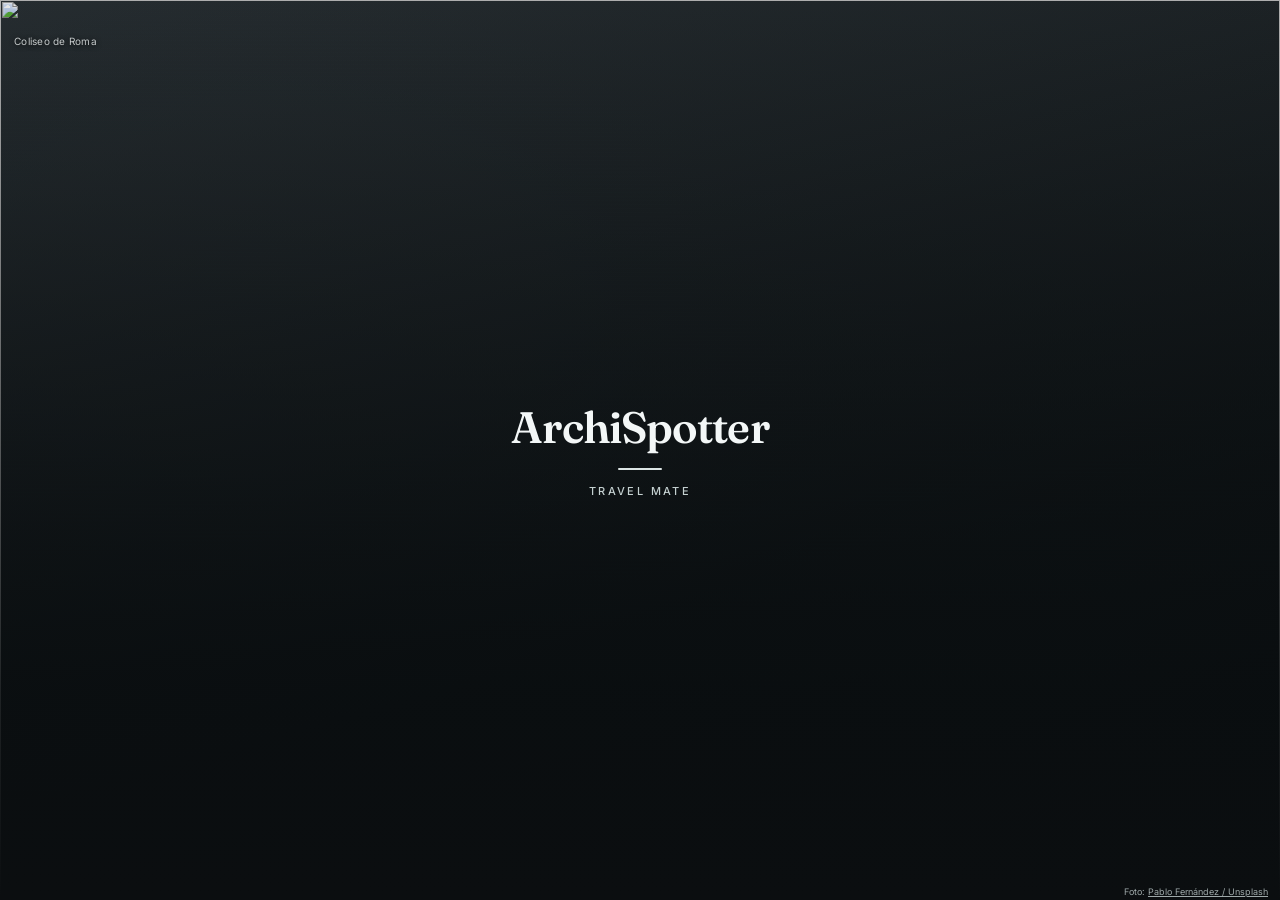
==== preview/index.html @ 148b1750 "Refresh map and language synchronization scripts" ====
<!DOCTYPE html>
<html lang="es">
<head>
  <meta charset="utf-8" />
  <meta name="viewport" content="width=device-width, initial-scale=1, maximum-scale=1, user-scalable=no, viewport-fit=cover" />
  <meta name="apple-mobile-web-app-capable" content="yes" />
  <meta name="apple-mobile-web-app-status-bar-style" content="black-translucent" />
  <meta name="mobile-web-app-capable" content="yes" />
  <meta name="theme-color" content="#101517" />
  <link rel="apple-touch-icon" sizes="180x180" href="./apple-touch-icon.png?v=archispotter-new-1" />
  <link rel="icon" type="image/svg+xml" href="./archispotter-icon.svg?v=archispotter-new-1" />
  <link rel="manifest" href="./manifest.webmanifest?v=archispotter-new-1" />
  <meta name="apple-mobile-web-app-title" content="ArchiSpotter Prueba" />
  <title>ArchiSpotter · Vista de prueba</title>
  <link rel="preconnect" href="https://fonts.googleapis.com" />
  <link rel="preconnect" href="https://fonts.gstatic.com" crossorigin />
  <link href="https://fonts.googleapis.com/css2?family=Fraunces:opsz,wght@9..144,500;9..144,600;9..144,700&family=Inter:wght@400;500;600&display=swap" rel="stylesheet" />
  <link rel="stylesheet" href="./assets/css/app.css?v=planner-cancel-1" />
  <link rel="stylesheet" href="https://unpkg.com/leaflet@1.9.4/dist/leaflet.css" />
  <link rel="stylesheet" href="./assets/css/map.css?v=travel-mate-map-1" />
  <link rel="stylesheet" href="./assets/css/gallery.css?v=mod3" />
  <link rel="stylesheet" href="./assets/css/saved.css?v=travel-mate-favorites-1" />

<style>
/* Experimental standalone viewport correction; inactive in Safari and normal launches. */
html.archi-viewport-test body{min-height:var(--archi-full-height);}
html.archi-viewport-test .screen,html.archi-viewport-test #backdrop{bottom:auto;height:var(--archi-full-height);}
</style>
<script>
(function(){
 function sync(){
 var root=document.documentElement,v=window.visualViewport,active=document.activeElement;
 var standalone=!!navigator.standalone||matchMedia('(display-mode: standalone)').matches;
 var keyboard=active&&(/^(INPUT|TEXTAREA|SELECT)$/.test(active.tagName)||active.isContentEditable);
 var gap=screen.height-innerHeight;
 var affected=standalone&&matchMedia('(orientation: portrait)').matches&&!keyboard&&(!v||v.scale===1)&&gap>=60&&gap<=64&&Math.abs(root.clientHeight-innerHeight)<2;
 root.classList.toggle('archi-viewport-test',affected);
 if(affected)root.style.setProperty('--archi-full-height',screen.height+'px');else root.style.removeProperty('--archi-full-height');
 }
 document.addEventListener('DOMContentLoaded',sync);window.addEventListener('pageshow',sync);window.addEventListener('resize',sync);document.addEventListener('visibilitychange',sync);document.addEventListener('focusin',sync);document.addEventListener('focusout',function(){requestAnimationFrame(sync);});if(window.visualViewport)visualViewport.addEventListener('resize',sync);
})();
</script>
<link rel="stylesheet" href="./assets/css/food-guide.css?v=6">
</head>
<body>
  <div id="backdrop" aria-hidden="true">
    <!-- Fotografía real de Unsplash; una sola capa compartida entre splash y acceso. -->
    <img
      id="bg-img"
      src="https://images.unsplash.com/photo-1763374046991-632df3a66127?auto=format&amp;fit=crop&amp;w=1400&amp;q=82"
      alt=""
      decoding="async"
      fetchpriority="high"
    />
    <div class="veil"></div>
  </div>

  <nav class="scene-picker" aria-label="Fotografía del Coliseo de Roma">
    <span class="scene-label">Coliseo de Roma</span>
  </nav>
  <div class="scene-credit" id="scene-credit">Foto: <a href="https://unsplash.com/photos/close-up-of-the-ancient-roman-colosseum-arches-M32BbLBXGuc" target="_blank" rel="noopener noreferrer">Pablo Fernández / Unsplash</a></div>

  <section id="splash" class="screen is-active" aria-label="Splash">
    <h1 class="mark">ArchiSpotter</h1>
    <div class="line" aria-hidden="true"></div>
    <p class="tag">TRAVEL MATE</p>
  </section>

  <section id="auth" class="screen" aria-label="Acceso">
    <div class="brand">
      <h1>ArchiSpotter</h1>
      <div class="line" aria-hidden="true"></div>
      <p class="tag">TRAVEL MATE</p>
    </div>

    <form class="panel" id="auth-form" autocomplete="on">
      <label class="field">
        <svg viewBox="0 0 24 24" aria-hidden="true"><circle cx="12" cy="8" r="3.5"/><path d="M5 19c1.5-3.2 4-5 7-5s5.5 1.8 7 5"/></svg>
        <input id="user" name="username" type="text" aria-label="Usuario" placeholder="Usuario" required minlength="3" autocomplete="username" />
      </label>

      <label class="field">
        <svg viewBox="0 0 24 24" aria-hidden="true"><rect x="5" y="11" width="14" height="10" rx="2"/><path d="M8 11V8a4 4 0 0 1 8 0v3"/></svg>
        <input id="pass" name="password" type="password" aria-label="Contraseña" placeholder="Contraseña" required minlength="6" autocomplete="current-password" />
      </label>

      <button type="submit" class="btn btn-primary" id="submit-btn">Registrarse o Iniciar sesión</button>
      <p id="auth-error" class="auth-error" role="alert" aria-live="polite"></p>
    </form>
  </section>

  <section id="home" class="screen" aria-label="ArchiSpotter">
    <header class="app-heading"><h1>ArchiSpotter</h1><span data-i18n="tagline">TRAVEL MATE</span></header>
    <main class="app-content">
      <div class="app-view" id="view-explore">
        <div id="country-overview">
          <div class="explore-hero" id="explore-hero" role="button" tabindex="0" aria-label="Ampliar fotografía del Coliseo">
            <img src="https://images.unsplash.com/photo-1763374046991-632df3a66127?auto=format&amp;fit=crop&amp;w=1100&amp;q=80" alt="" decoding="async" fetchpriority="high" />
            <div class="hero-copy"><span class="eyebrow" data-i18n="explore">Explorar</span><h2 data-i18n="discoverTitle">Descubre la arquitectura</h2></div>
          </div>
          <section class="travel-welcome" aria-label="Travel Mate">
  <div class="travel-search"><input id="travel-search" type="search" placeholder="Busca un país, ciudad o destino" aria-label="Busca un país, ciudad o destino"></div>
  <div class="travel-shortcuts">
    <button type="button" data-travel="plan"><svg aria-hidden="true" focusable="false" viewBox="0 0 24 24" width="30" height="30" fill="none" stroke="#626c43" stroke-width="1.65" stroke-linecap="round" stroke-linejoin="round" style="flex:none"><rect x="3" y="5" width="18" height="16" rx="2"/><path d="M16 3v4M8 3v4M3 10h18M8 14h2m4 0h2m-8 3h2m4 0h2"/></svg><b>Planear mi viaje</b></button>
    <button type="button" data-travel="food"><svg aria-hidden="true" focusable="false" viewBox="0 0 24 24" width="30" height="30" fill="none" stroke="#a84e30" stroke-width="1.65" stroke-linecap="round" stroke-linejoin="round" style="flex:none"><path d="M4 3v6a3 3 0 0 0 6 0V3M7 3v18M20 3c-4 2-5 6-5 10h5M20 3v18"/></svg><b>Gastronomía</b></button>
    <button type="button" data-travel="history"><svg aria-hidden="true" focusable="false" viewBox="0 0 24 24" width="30" height="30" fill="none" stroke="#626c43" stroke-width="1.65" stroke-linecap="round" stroke-linejoin="round" style="flex:none"><path d="M12 7C9 4 5 4 2 5v15c4-1 7-1 10 2 3-3 6-3 10-2V5c-3-1-7-1-10 2Zm0 0v15"/></svg><b>Historia y patrimonio</b></button>
    <button type="button" data-travel="favorites"><svg aria-hidden="true" focusable="false" viewBox="0 0 24 24" width="30" height="30" fill="none" stroke="#a84e30" stroke-width="1.65" stroke-linecap="round" stroke-linejoin="round" style="flex:none"><path d="M20.8 8.6c0 4.2-8.8 10.1-8.8 10.1S3.2 12.8 3.2 8.6a4.6 4.6 0 0 1 8.8-1.8 4.6 4.6 0 0 1 8.8 1.8Z"/></svg><b>Mis favoritos</b></button>
  </div>
  <div id="travel-preview" hidden><h3 id="travel-preview-title"></h3><div id="travel-preview-body"></div><button type="button" id="travel-preview-close">Cerrar</button></div>
  <h2 id="travel-destinations-title">Destinos para inspirarte</h2><div id="travel-destinations" class="travel-destinations"></div>
</section>
          <h2 class="countries-heading" data-i18n="countriesTitle">Países</h2>
          <div class="countries-grid">
          <button class="country-card" type="button" data-country="it" aria-label="Italia"><img src="https://images.unsplash.com/photo-1598258500419-5d7895465a20?auto=format&amp;fit=crop&amp;w=1100&amp;q=85" alt="" loading="lazy" decoding="async" /><span data-country-label="it">Italia</span></button>
          <button class="country-card" type="button" data-country="es" aria-label="España"><img src="https://images.unsplash.com/photo-1539037116277-4db20889f2d4?auto=format&amp;fit=crop&amp;w=700&amp;q=80" alt="" loading="lazy" decoding="async" /><span data-country-label="es">España</span></button>
          <button class="country-card" type="button" data-country="fr" aria-label="Francia"><img src="https://images.unsplash.com/photo-1566127444979-b3d2b654e3d7?auto=format&amp;fit=crop&amp;w=1100&amp;q=85" alt="" loading="lazy" decoding="async" /><span data-country-label="fr">Francia</span></button>
          <button class="country-card" type="button" data-country="gr" aria-label="Grecia"><img src="https://plus.unsplash.com/premium_photo-1661964068107-6d7f6f4fea51?auto=format&amp;fit=crop&amp;w=1100&amp;q=85" alt="" loading="lazy" decoding="async" /><span data-country-label="gr">Grecia</span></button>
          <button class="country-card" type="button" data-country="gb" aria-label="Reino Unido"><img src="https://images.unsplash.com/photo-1526129318478-62ed807ebdf9?auto=format&amp;fit=crop&amp;w=1100&amp;q=85" alt="" loading="lazy" decoding="async" /><span data-country-label="gb">Reino Unido</span></button>
          <button class="country-card" type="button" data-country="de" aria-label="Alemania"><img src="https://plus.unsplash.com/premium_photo-1688147583826-1c169e82c57f?auto=format&amp;fit=crop&amp;w=1100&amp;q=85" alt="" loading="lazy" decoding="async" /><span data-country-label="de">Alemania</span></button>
          <button class="country-card" type="button" data-country="ch" aria-label="Suiza"><img src="https://images.unsplash.com/photo-1545161296-d9c2c241f2ad?auto=format&amp;fit=crop&amp;w=987&amp;q=80" alt="" loading="lazy" decoding="async" /><span data-country-label="ch">Suiza</span></button>
          <button class="country-card" type="button" data-country="pt" aria-label="Portugal"><img src="https://images.unsplash.com/photo-1769446219841-b16d902ad0fc?auto=format&amp;fit=crop&amp;w=1100&amp;q=85" alt="" loading="lazy" decoding="async" /><span data-country-label="pt">Portugal</span></button>
          <button class="country-card" type="button" data-country="ar" aria-label="Argentina"><img src="https://images.unsplash.com/photo-1530088018346-02bcdeb1085a?auto=format&amp;fit=crop&amp;w=1100&amp;q=85" alt="" loading="lazy" decoding="async" /><span data-country-label="ar">Argentina</span></button>
          </div>
        </div>
        <div id="country-detail" hidden>
          <button type="button" class="country-back" id="country-back" data-i18n="backCountries">← Volver a países</button>
          <div class="country-cover"><img class="country-detail-photo" id="country-detail-photo" alt="" /><h2 class="country-cover-title" id="country-detail-name"></h2></div>
          <p class="country-intro" data-i18n="countryIntro">Explora ciudades y descubre su arquitectura a través de imágenes.</p>
          <div id="country-cities"></div>
        </div>
        <div id="city-detail" hidden>
          <button type="button" class="city-back" id="city-back" data-i18n="backCountry">← Volver al país</button>
          <div class="city-cover"><img id="city-detail-photo" alt="" /><h2 id="city-detail-name"></h2></div>
          <section class="city-guide"><div class="city-guide-kicker">ARCHISPOTTER · CITY STORIES</div><h2 id="city-guide-heading"></h2><p id="city-guide-description"></p><button id="city-guide-audio" type="button" class="city-guide-audio"></button><h3 id="city-curiosities-heading"></h3><ul id="city-curiosities"></ul></section><section id="city-food" class="city-food" hidden><h2 id="city-food-title"></h2><div id="city-food-list"></div></section>
        </div>
        <div id="monument-detail" hidden>
          <button type="button" class="monument-back" id="monument-back" data-i18n="backCity">← Volver a la ciudad</button>
          <div class="monument-cover">
            <div class="monument-cover-photo" id="monument-photo-trigger" role="button" tabindex="0" aria-label="Ampliar fotografía"><img id="monument-photo" alt="" /><span class="monument-zoom-indicator" aria-hidden="true">⤢</span></div>
            <div class="monument-cover-info">
              <span class="eyebrow" id="monument-location"></span>
              <h2 id="monument-name"></h2>
              <div class="monument-meta" id="monument-meta"></div>
            </div>
          </div>
          <div id="monument-photo-choices" class="monument-photo-choices" hidden></div>
          <p id="monument-photo-credit" hidden style="font-size:11px;opacity:.7;margin:5px 16px 8px"></p>
          
          <div class="monument-actions">
            <button type="button" class="audio-action" disabled data-i18n="audioPending">Audioguía · próximamente</button>
            <button type="button" id="monument-favorite" aria-pressed="false" data-i18n="favoriteAction">♡ Favorito</button>
            <button type="button" id="monument-trip" aria-pressed="false" data-i18n="tripAction">＋ Mi viaje</button>
          </div>
          <a id="monument-official-site" class="monument-official-link" href="#" hidden>↗ <span id="monument-official-label">Sitio oficial / información institucional</span></a>
          <div class="monument-story">
            <h3 id="monument-story-heading" data-i18n="monumentStoryTitle">Una historia por descubrir</h3>
            <p id="monument-story-text"></p>
          </div>
          <section class="monument-editorial" id="monument-editorial" hidden><h3 id="monument-curiosity-title"></h3><p id="monument-curiosity-text"></p><h3 id="monument-architecture-title"></h3><ul id="monument-architecture-list"></ul></section>
        </div>
      </div>
      <div class="app-view" id="view-map" hidden><span class="eyebrow">CARTO Voyager · OpenStreetMap</span><h2 class="map-title">Mapa arquitectónico</h2><p class="map-note">Explorá los monumentos en el mapa interactivo.</p><div class="map-search-wrap"><input id="map-search" type="search" autocomplete="off" placeholder="Buscar monumento o ciudad…" aria-label="Buscar monumento o ciudad" aria-controls="map-search-results"><div id="map-search-results" class="map-search-results" role="listbox" hidden></div></div><div class="map-toolbar"><button id="map-locate" class="map-locate" type="button">◎ Mi ubicación</button><span id="map-location-status" class="map-location-status" role="status"></span></div><div id="archi-map" role="region" aria-label="Mapa de monumentos de ArchiSpotter"></div><p id="map-status" class="map-status" role="status"></p></div>
      <div class="app-view" id="view-trip" hidden>
        <span class="eyebrow" data-i18n="trip">Mi viaje</span><h2 data-i18n="tripTitle">Mis rutas</h2>
        <div id="saved-trip" class="saved-list"></div>
      </div>
      <div class="app-view" id="view-favorites" hidden>
        <span class="eyebrow" data-i18n="favorites">Favoritos</span><h2 data-i18n="favoritesTitle">Mis favoritos</h2>
        <div id="saved-favorites" class="saved-list"></div>
      </div>
      <div class="app-view" id="view-settings" hidden>
        <span class="eyebrow" data-i18n="settings">Configuración</span><h2 data-i18n="preferences">Preferencias</h2>
        <div class="app-panel"><h3 data-i18n="language">Idioma</h3><div class="lang-choices" role="group" aria-label="Idioma">
          <button type="button" data-lang="es">ES</button><button type="button" data-lang="en">EN</button><button type="button" data-lang="it">IT</button>
        </div><p id="welcome-user"></p></div>
        <button type="button" class="btn btn-secondary" id="logout-btn" data-i18n="logout" style="width:100%">Cerrar sesión</button>
      </div>
    </main>
    <nav class="app-nav" aria-label="Navegación principal">
      <button type="button" data-tab="explore" aria-selected="true"><svg class="nav-icon" viewBox="0 0 24 24" width="22" height="22" fill="none" stroke="currentColor" stroke-width="1.8" stroke-linecap="round" stroke-linejoin="round" aria-hidden="true" focusable="false"><circle cx="12" cy="12" r="9"/><path d="m15.7 8.3-2.3 5.1-5.1 2.3 2.3-5.1 5.1-2.3Z"/></svg><span class="nav-label" data-i18n="explore">Explorar</span></button>
      <button type="button" data-tab="map" aria-selected="false"><svg class="nav-icon" viewBox="0 0 24 24" width="22" height="22" fill="none" stroke="currentColor" stroke-width="1.8" stroke-linecap="round" stroke-linejoin="round" aria-hidden="true" focusable="false"><path d="m3 6 6-3 6 3 6-3v15l-6 3-6-3-6 3V6Z"/><path d="M9 3v15M15 6v15"/></svg><span class="nav-label">Mapa</span></button>
      <button type="button" data-tab="trip" aria-selected="false"><svg class="nav-icon" viewBox="0 0 24 24" width="22" height="22" fill="none" stroke="currentColor" stroke-width="1.8" stroke-linecap="round" stroke-linejoin="round" aria-hidden="true" focusable="false"><rect x="4" y="7" width="16" height="14" rx="2"/><path d="M9 7V5a2 2 0 0 1 2-2h2a2 2 0 0 1 2 2v2M4 12h16M10 12v2h4v-2"/></svg><span class="nav-label" data-i18n="trip">Mi viaje</span></button>
      <button type="button" data-tab="favorites" aria-selected="false"><svg class="nav-icon" viewBox="0 0 24 24" width="22" height="22" fill="none" stroke="currentColor" stroke-width="1.8" stroke-linecap="round" stroke-linejoin="round" aria-hidden="true" focusable="false"><path d="M20.8 8.6c0 4.2-8.8 10.1-8.8 10.1S3.2 12.8 3.2 8.6a4.6 4.6 0 0 1 8.8-1.8 4.6 4.6 0 0 1 8.8 1.8Z"/></svg><span class="nav-label" data-i18n="favorites">Favoritos</span></button>
      <button type="button" data-tab="settings" aria-selected="false"><svg class="nav-icon" viewBox="0 0 24 24" width="22" height="22" fill="none" stroke="currentColor" stroke-width="1.8" stroke-linecap="round" stroke-linejoin="round" aria-hidden="true" focusable="false"><circle cx="12" cy="12" r="3"/><path d="M19.4 15a1.7 1.7 0 0 0 .34 1.88l.06.06-2 2-.06-.06a1.7 1.7 0 0 0-1.88-.34 1.7 1.7 0 0 0-1.04 1.57V21h-2.8v-.09A1.7 1.7 0 0 0 11 19.34a1.7 1.7 0 0 0-1.88.34l-.06.06-2-2 .06-.06A1.7 1.7 0 0 0 7.46 15a1.7 1.7 0 0 0-1.57-1.04H5.8v-2.8h.09A1.7 1.7 0 0 0 7.46 10a1.7 1.7 0 0 0-.34-1.88l-.06-.06 2-2 .06.06A1.7 1.7 0 0 0 11 6.46a1.7 1.7 0 0 0 1.04-1.57V4.8h2.8v.09A1.7 1.7 0 0 0 15.88 6.46a1.7 1.7 0 0 0 1.88-.34l.06-.06 2 2-.06.06A1.7 1.7 0 0 0 19.42 10a1.7 1.7 0 0 0 1.57 1.04h.09v2.8h-.09A1.7 1.7 0 0 0 19.4 15Z"/></svg><span class="nav-label" data-i18n="settings">Ajustes</span></button>
    </nav>
  </section>

  <div class="photo-viewer" id="photo-viewer" role="dialog" aria-modal="true" aria-label="Fotografía del Coliseo" hidden>
    <img class="photo-viewer-image" id="photo-viewer-image" alt="Coliseo de Roma" draggable="false" />
    <button type="button" class="photo-viewer-close" id="photo-viewer-close" aria-label="Cerrar imagen">×</button>
    <div class="photo-viewer-hint" id="photo-viewer-hint">Pellizca para ampliar · Arrastra para explorar</div>
  </div>

  <div class="toast" id="toast" role="status"></div>

  <script src="https://unpkg.com/leaflet@1.9.4/dist/leaflet.js" defer></script>
  <script src="./assets/data/translations.js?v=mod2" defer></script>
  <script src="./assets/data/countries.js?v=switzerland-1" defer></script>
  <script src="./assets/data/cities.js?v=three-monuments-1" defer></script>
  <script src="./assets/data/photo-pairs.js?v=pexels-gallery-27-20261123" defer></script>
  <script src="./assets/js/photos.js?v=gallery-variable-count-20261123" defer></script>
  <script src="./assets/data/city-food.js?v=stage24" defer></script>
  <script src="./assets/js/storage.js?v=stage5-shared-storage-1" defer></script>
  <script src="./assets/js/navigation.js?v=stage3-gesture-cleanup" defer></script>
  <script src="./assets/data/editorial.js?v=stage35-audited32-33" defer></script>
  <script src="./assets/js/monuments.js?v=travel-mate-audio-1" defer></script>
  <script src="./assets/data/restored-monuments.js?v=restored-3-1" defer></script>
  <script src="./assets/data/city-guides.js?v=histories-15-20261121" defer></script>
  <script src="./assets/data/veytaux-guide.js?v=veytaux-city-food-1" defer></script>
  <script src="./assets/js/explore.js?v=photo-catalog-102-2" defer></script>
  <script src="./assets/js/auth.js?v=mod7" defer></script>
  <script src="./assets/js/map.js?v=language-sync-1" defer></script>
  <script src="./assets/js/app.js?v=language-sync-1" defer></script>
  <script src="./assets/js/gallery.js?v=mod3" defer></script>
  <script src="./assets/js/saved.js?v=planner-saved-edit-1" defer></script>
  <script src="./assets/data/travel-climate.js?v=2"></script>
<script src="./assets/js/food-guide.js?v=10" defer></script>
<script src="./assets/js/travel-welcome.js?v=food-pilot-1" defer></script>
</body>
</html>
---- preview/assets/css/app.css ----
:root {
      --ink: #f3f7f7;
      --muted: #c4d0d0;
      --accent: #dce5e5;
      --accent-contrast: #101517;
      --field-bg: rgba(13,17,18,.78);
      --field-border: rgba(220,229,229,.62);
      --paper: #0b0e10;
    }

    * { box-sizing: border-box; -webkit-tap-highlight-color: transparent; }
    html {
      width: 100%;
      height: 100%;
      background: var(--paper);
    }
    body {
      margin: 0;
      padding: 0;
      width: 100%;
      min-height: 100dvh;
      overflow: hidden;
      font-family: Inter, system-ui, -apple-system, sans-serif;
      color: var(--ink);
      background: var(--paper);
    }

    /* Fondo full-bleed: color + textura CSS (siempre visible) + foto opcional */
    #backdrop {
      position: fixed;
      top: 0;
      left: 0;
      width: 100%;
      width: 100vw;
      bottom: 0;
      z-index: 0;
      pointer-events: none;
      overflow: hidden;
      background:
        linear-gradient(165deg, #293034 0%, #101517 65%, #0b1012 100%);
    }
    /* Textura sutil tipo piedra/papel sin depender de red */
    #backdrop::before {
      content: "";
      position: absolute;
      inset: 0;
      opacity: 0.16;
      background-image:
        radial-gradient(ellipse at 20% 30%, rgba(120,135,140,.12) 0%, transparent 50%),
        radial-gradient(ellipse at 80% 70%, rgba(90,110,115,.10) 0%, transparent 45%),
        repeating-linear-gradient(
          0deg,
          transparent,
          transparent 3px,
          rgba(80,100,110,.03) 3px,
          rgba(80,100,110,.03) 4px
        );
    }
    #backdrop img {
      position: absolute;
      inset: 0;
      width: 100%;
      height: 100%;
      object-fit: cover;
      object-position: center center;
      display: block;
      opacity: 1;
      transition: none;
    }
    #backdrop img.is-ready { opacity: 1; }
    #backdrop .veil {
      position: absolute;
      inset: 0;
      background: linear-gradient(to bottom, rgba(9,13,15,.43) 0%, rgba(9,13,15,.56) 42%, rgba(9,13,15,.88) 77%, rgb(11,14,16) 100%);
    }
    .scene-picker { position:fixed;top:calc(env(safe-area-inset-top, 0px) + 12px);left:50%;transform:translateX(-50%);z-index:10;display:flex;gap:6px;padding:5px;border:1px solid rgba(220,229,229,.38);border-radius:999px;background:rgba(9,13,15,.75); }
    .scene-picker .scene-label { color:#f3f7f7;padding:8px 11px;font:600 12px Inter,system-ui,sans-serif;white-space:nowrap; }
    body.is-in-app .scene-picker, body.is-in-app .scene-credit { display:none; }
    /* Dentro de la app el fondo es #101517: el lienzo bajo la pantalla debe coincidir. */
    html.is-in-app, html.is-in-app body { background: #101517; }
    .scene-credit { position:fixed;bottom:calc(env(safe-area-inset-bottom, 0px) + 5px);right:12px;z-index:9;font:400 10px Inter,system-ui,sans-serif;color:#c4d0d0;opacity:.8; }
    .scene-credit a { color:inherit; }
    @media (prefers-reduced-motion: reduce) { .screen,#backdrop img { transition:none; } }

    .screen {
      position: fixed;
      top: 0;
      left: 0;
      width: 100%;
      bottom: 0;
      z-index: 2;
      display: flex;
      flex-direction: column;
      padding:
        max(28px, calc(env(safe-area-inset-top, 0px) + 12px))
        24px
        max(28px, calc(env(safe-area-inset-bottom, 0px) + 12px))
        24px;
      opacity: 0;
      visibility: hidden;
      pointer-events: none;
      /* Saliente: se desvanece primero y solo después pasa a hidden. */
      transition: opacity .3s ease, visibility 0s linear .3s;
    }
    .screen.is-active {
      opacity: 1;
      visibility: visible;
      pointer-events: auto;
      /* Entrante: espera a que la saliente casi haya desaparecido (sin doble logo). */
      transition: opacity .4s ease .22s, visibility 0s linear 0s;
    }
    @media (prefers-reduced-motion: reduce) {
      .screen, .screen.is-active, #auth .btn-primary, #auth.is-active .btn-primary { transition: none; }
    }

    /* Splash */
    #splash {
      align-items: center;
      justify-content: center;
      text-align: center;
    }
    #splash .mark {
      font-family: Fraunces, Georgia, "Times New Roman", serif;
      font-size: clamp(2.1rem, 9vw, 2.75rem);
      font-weight: 600;
      letter-spacing: -0.02em;
      color: var(--ink);
      margin: 0;
      line-height: 1.15;
    }
    #splash .line {
      width: 44px;
      height: 2px;
      background: var(--accent);
      margin: 16px auto 14px;
      border-radius: 2px;
    }
    #splash .tag {
      font-family: Inter, sans-serif;
      font-size: 11px;
      font-weight: 500;
      letter-spacing: 0.22em;
      text-transform: uppercase;
      color: var(--muted);
      margin: 0;
    }

    /* Auth */
    #auth { justify-content: flex-end; }
    #auth .brand {
      text-align: center;
      margin-bottom: auto;
      padding-top: max(4vh, 8px);
    }
    #auth .brand h1 {
      font-family: Fraunces, Georgia, serif;
      font-size: clamp(2rem, 8vw, 2.5rem);
      font-weight: 600;
      letter-spacing: -0.02em;
      margin: 0;
      color: var(--ink);
      line-height: 1.15;
    }
    #auth .brand .line {
      width: 40px;
      height: 2px;
      background: var(--accent);
      margin: 14px auto 12px;
      border-radius: 2px;
    }
    #auth .brand .tag {
      font-size: 10px;
      font-weight: 500;
      letter-spacing: 0.22em;
      text-transform: uppercase;
      color: var(--muted);
      margin: 0;
    }

    .panel {
      width: 100%;
      max-width: 400px;
      margin: 0 auto;
      display: flex;
      flex-direction: column;
      gap: 12px;
    }
.field {
      display: flex;
      align-items: center;
      gap: 10px;
      min-height: 52px;
      padding: 0 14px;
      background: var(--field-bg);
      border: 1px solid var(--field-border);
      border-radius: 12px;
      box-shadow: 0 1px 2px rgba(26,26,26,.04);
    }
    .field:focus-within {
      border-color: var(--accent);
      box-shadow: 0 0 0 3px rgba(47,93,80,.18);
    }
    .field svg {
      flex: none;
      width: 20px;
      height: 20px;
      stroke: var(--muted);
      fill: none;
      stroke-width: 1.6;
    }
    .field input {
      flex: 1;
      border: 0;
      outline: 0;
      background: transparent;
      font-size: 16px;
      color: var(--ink);
      padding: 12px 0;
      font-family: Inter, sans-serif;
    }
    .field input::placeholder { color: #8a857c; }

    .btn {
      display: flex;
      align-items: center;
      justify-content: center;
      min-height: 52px;
      border-radius: 12px;
      font-size: 16px;
      font-weight: 600;
      font-family: Inter, sans-serif;
      border: 0;
      cursor: pointer;
    }
    .btn:active { opacity: 0.9; transform: scale(0.985); }
    .btn-primary {
      background: var(--accent);
      color: var(--accent-contrast);
      margin-top: 4px;
    }
    /* Evita el bloque gris aislado durante el fundido: el botón entra oscuro
       (como los campos) y se ilumina cuando la pantalla ya es opaca. */
    #auth .btn-primary {
      background: var(--field-bg);
      color: var(--ink);
      transition: none;
    }
    #auth.is-active .btn-primary {
      background: var(--accent);
      color: var(--accent-contrast);
      transition: background-color .3s ease .62s, color .3s ease .62s;
    }
    .btn-secondary {
      background: rgba(13,17,18,.65);
      color: var(--ink);
      border: 1.5px solid var(--field-border);
    }
.auth-error { min-height: 1.2em; margin: 0; color: #ffb6b6; font: 500 12px Inter, sans-serif; text-align: center; }
    .auth-error:empty { display: none; }
    .session-actions { margin-top: auto; width: 100%; max-width: 400px; align-self: center; }
    #home { align-items: center; text-align: center; justify-content: center; }
    #home .mark { font: 600 clamp(2.1rem, 9vw, 2.75rem)/1.15 Fraunces, Georgia, serif; margin: 0 0 14px; }
    #home .tag { font: 500 12px Inter, sans-serif; letter-spacing: .12em; color: var(--muted); }
    .btn:disabled { opacity: .55; cursor: wait; }
    /* New app shell: independent from the archived interface. */
    #home { justify-content: flex-start; padding: max(32px, calc(env(safe-area-inset-top, 0px) + 18px)) 20px max(86px, calc(env(safe-area-inset-bottom, 0px) + 72px)); background: #101517; text-align: left; overflow: hidden; }
    #home .app-heading { flex: none; width: 100%; display: flex; justify-content: space-between; align-items: baseline; padding: 4px 2px 20px; }
    #home .app-heading h1 { font: 600 28px/1.2 Fraunces, Georgia, serif; margin: 0; }
    #home .app-heading span { font: 500 10px Inter, sans-serif; letter-spacing: .13em; color: var(--muted); text-transform: uppercase; }
    #home .app-content { flex: 1; width: 100%; min-height: 0; overflow-y: auto; overscroll-behavior: contain; text-align: left; }
    .app-view[hidden] { display: none !important; }
    .app-view h2 { font: 600 29px/1.2 Fraunces, Georgia, serif; margin: 16px 0 14px; }
    .app-view p { font: 400 14px/1.65 Inter, sans-serif; color: var(--muted); margin: 0 0 20px; }
    .app-view .eyebrow { text-transform: uppercase; letter-spacing: .17em; font: 600 10px Inter, sans-serif; color: #b5c2c3; }
    .app-panel { border: 1px solid rgba(220,229,229,.19); border-radius: 16px; background: #1b2427; padding: 18px; margin-bottom: 12px; }
    .app-panel h3 { font: 600 20px Fraunces, Georgia, serif; margin: 0 0 8px; }
    .app-panel p { margin: 0; }
    .app-nav { position: absolute; bottom: 0; left: 0; right: 0; display: grid; grid-template-columns: repeat(5, minmax(0, 1fr)); gap: 2px; padding: 10px 8px max(14px, calc(env(safe-area-inset-bottom, 0px) + 8px)); border-top: 1px solid rgba(220,229,229,.17); background: #101517; }
    .app-nav button { border: 0; background: none; color: #9faeb1; padding: 7px 2px 8px; font: 500 10px Inter, sans-serif; border-radius: 10px; cursor: pointer; display: flex; flex-direction: column; align-items: center; justify-content: center; gap: 4px; min-width: 0; min-height: 49px; }
.app-nav .nav-icon { width: 21px; height: 21px; flex: none; display: block; }
.app-nav .nav-label { display: block; max-width: 100%; white-space: nowrap; overflow: hidden; text-overflow: ellipsis; line-height: 1.2; }
.app-nav button:focus-visible { outline: 2px solid #dce5e5; outline-offset: -2px; }
    .app-nav button[aria-selected="true"] { background: #dce5e5; color: #101517; }
    .lang-choices { display: flex; gap: 8px; margin: 12px 0 20px; }
    .lang-choices button { flex: 1; min-height: 42px; border: 1px solid rgba(220,229,229,.3); border-radius: 10px; background: transparent; color: var(--ink); font: 600 13px Inter, sans-serif; }
    .lang-choices button[aria-pressed="true"] { background: var(--accent); color: var(--accent-contrast); }
    /* Explorar: portada fotográfica y cuadrícula editorial de países. */
    #view-explore .explore-hero { position:relative; min-height:220px; border-radius:18px; overflow:hidden; margin:0 0 24px; background:#253034; isolation:isolate; }
    #view-explore .explore-hero img { position:absolute; inset:0; width:100%; height:100%; object-fit:cover; object-position:center 44%; }
    #view-explore .explore-hero::after { content:""; position:absolute; inset:0; background:linear-gradient(180deg,rgba(8,12,14,.08),rgba(8,12,14,.18) 30%,rgba(8,12,14,.86)); }
    #view-explore .hero-copy { position:absolute; z-index:1; bottom:20px; left:20px; right:20px; }
    #view-explore .hero-copy .eyebrow { color:#e4e9e8; }
    #view-explore .hero-copy h2 { margin:8px 0 0; font:600 clamp(27px,7vw,36px)/1.08 Fraunces,Georgia,serif; color:#fff; }
    #view-explore .countries-heading { margin:0 0 15px; font:600 25px/1.2 Fraunces,Georgia,serif; }
    .countries-grid { display:grid; grid-template-columns:repeat(2,minmax(0,1fr)); gap:13px; padding-bottom:24px; }
    .country-card { position:relative; border:0; border-radius:15px; padding:0; min-width:0; aspect-ratio: .81; overflow:hidden; background:#263033; text-align:left; color:#fff; cursor:pointer; isolation:isolate; }
    .country-card img { width:100%; height:100%; display:block; object-fit:cover; transition:transform .3s ease; }
    .country-card::after { content:""; position:absolute; inset:0; background:linear-gradient(180deg,transparent 35%,rgba(5,9,10,.8)); }
    .country-card span { position:absolute; z-index:1; left:14px; bottom:15px; right:10px; font:600 22px/1.1 Fraunces,Georgia,serif; }
    .country-card:focus-visible { outline:3px solid var(--accent); outline-offset:3px; }
    .country-card:active img { transform:scale(1.025); }
    #country-detail[hidden], #country-overview[hidden] { display:none!important; }
    .country-back { border:0; background:transparent; color:var(--ink); padding:8px 0 16px; font:500 14px Inter,sans-serif; }
    .country-detail-photo { width:100%; aspect-ratio:1.5; border-radius:16px; object-fit:cover; }
    @media (min-width:700px) { .countries-grid { grid-template-columns:repeat(3,minmax(0,1fr)); } #view-explore .explore-hero { min-height:270px; } }
    /* País: portada editorial, ciudades y monumentos destacados. */
    #country-detail .country-cover { position:relative; overflow:hidden; border-radius:18px; height:245px; background:#263033; isolation:isolate; }
    #country-detail .country-detail-photo { width:100%; height:100%; aspect-ratio:auto; object-fit:cover; display:block; }
    #country-detail .country-cover::after { content:""; position:absolute; inset:0; background:linear-gradient(180deg,transparent 28%,rgba(5,9,10,.83)); pointer-events:none; }
    #country-detail .country-cover-title { position:absolute; z-index:1; bottom:19px; left:20px; right:16px; margin:0; font:600 37px/1.1 Fraunces,Georgia,serif; color:white; }
    #country-detail .country-intro { font:400 14px/1.7 Inter,sans-serif; color:var(--muted); margin:18px 0 25px; }
    #country-detail .city-section { margin:0 0 30px; }
    #country-detail .city-heading { display:flex; align-items:baseline; justify-content:space-between; margin:0 0 13px; gap:10px; }
    #country-detail .city-heading h3 { font:600 27px/1.2 Fraunces,Georgia,serif; margin:0; }
    #country-detail .city-photo { display:block; width:100%; aspect-ratio:1.9; object-fit:cover; border-radius:15px; margin-bottom:13px; }
    #country-detail .landmarks-row { display:grid; grid-template-columns:repeat(2,minmax(0,1fr)); gap:13px; }
    #country-detail .landmark-card { min-width:0; }
    #country-detail .landmark-card img { display:block; width:100%; aspect-ratio:1.12; object-fit:cover; border-radius:12px; background:#263033; }
    #country-detail .landmark-card h4 { font:600 17px/1.28 Fraunces,Georgia,serif; margin:9px 0 0; }
    #country-detail .country-back { cursor:pointer; }
    /* Ciudad: galería arquitectónica independiente, con navegación de regreso. */
    #city-detail[hidden] { display:none!important; }
    #city-detail .city-back { border:0; background:transparent; color:var(--ink); padding:8px 0 16px; font:500 14px Inter,sans-serif; cursor:pointer; }
    #city-detail .city-cover { position:relative; overflow:hidden; border-radius:18px; height:225px; background:#263033; isolation:isolate; }
    #city-detail .city-cover img { width:100%; height:100%; object-fit:cover; display:block; }
    #city-detail .city-cover::after { content:""; position:absolute; inset:0; background:linear-gradient(180deg,transparent 30%,rgba(5,9,10,.82)); pointer-events:none; }
    #city-detail .city-cover h2 { position:absolute; z-index:1; bottom:17px; left:19px; right:16px; margin:0; color:#fff; font:600 38px/1.1 Fraunces,Georgia,serif; }
    #city-detail .city-gallery-intro { font:400 14px/1.65 Inter,sans-serif; color:var(--muted); margin:18px 0 24px; }
    #city-detail .city-gallery-heading { font:600 25px/1.2 Fraunces,Georgia,serif; margin:0 0 17px; }
    #city-detail .city-gallery { display:grid; grid-template-columns:repeat(2,minmax(0,1fr)); gap:22px 13px; padding-bottom:30px; }
    #city-detail .city-gallery article { min-width:0; }
    #city-detail .city-gallery img { width:100%; aspect-ratio:3/4; object-fit:cover; border-radius:14px; display:block; background:#263033; }
    #city-detail .city-gallery h3 { font:600 19px/1.25 Fraunces,Georgia,serif; margin:10px 0 5px; }
    #city-detail .city-gallery p { font:400 11px/1.4 Inter,sans-serif; color:var(--muted); margin:0; }
    #country-detail .city-open { display:flex; justify-content:space-between; align-items:baseline; width:100%; padding:0; border:0; background:transparent; color:var(--ink); text-align:left; cursor:pointer; }
    #country-detail .city-open span { color:var(--muted); font:500 12px Inter,sans-serif; }
    #country-detail .city-open:focus-visible { outline:2px solid var(--accent); outline-offset:4px; }
    @media(min-width:700px) { #city-detail .city-gallery { grid-template-columns:repeat(3,minmax(0,1fr)); } }
    /* Ficha inmersiva: imagen primero, contenido editorial después. */
    #monument-detail[hidden] { display:none!important; }
    #monument-detail .monument-back { display:block; border:0; background:transparent; color:var(--ink); font:500 14px Inter,sans-serif; padding:8px 0 16px; cursor:pointer; }
    .monument-cover { overflow:hidden; border-radius:18px; background:#1b2427; }
    .monument-cover-photo { position:relative; height:auto; aspect-ratio:3/4; background:#263033; cursor:zoom-in; }
    .monument-cover-photo:focus-visible { outline:3px solid var(--accent); outline-offset:3px; }
    .monument-cover-photo img { width:100%; height:100%; display:block; object-fit:cover; }
    .monument-cover-photo .monument-zoom-indicator { position:absolute; right:14px; bottom:14px; width:36px; height:36px; display:grid; place-items:center; border-radius:50%; background:rgba(8,12,14,.7); color:white; font-size:23px; pointer-events:none; }
    .monument-cover-info { padding:20px 18px 22px; }
    .monument-cover-info .eyebrow { color:var(--muted); }
    .monument-cover-info h2 { margin:8px 0 10px; font:600 35px/1.12 Fraunces,Georgia,serif; }
    .monument-meta { color:var(--muted); font:400 12px/1.55 Inter,sans-serif; }
    .monument-actions { display:flex; gap:9px; align-items:center; justify-content:space-between; margin:18px 0 24px; }
    .monument-actions button { min-height:43px; border:1px solid rgba(220,229,229,.3); border-radius:12px; background:#1b2427; color:var(--ink); font:500 12px Inter,sans-serif; padding:9px 12px; cursor:pointer; }
    .monument-actions button[aria-pressed="true"] { background:var(--accent); color:var(--accent-contrast); }
    .monument-actions button:disabled { opacity:.55; cursor:default; }
    .monument-actions .audio-action { flex:1; text-align:left; }
    .monument-story h3 { font:600 26px/1.2 Fraunces,Georgia,serif; margin:0 0 12px; }
    .monument-story p { color:var(--muted); font:400 14px/1.75 Inter,sans-serif; margin:0 0 17px; }
    .monument-photo-notice { color:var(--muted); font:400 11px/1.5 Inter,sans-serif; margin:12px 0 0; }
    .toast {
      position: fixed;
      left: 50%;
      bottom: max(24px, calc(env(safe-area-inset-bottom, 0px) + 16px));
      transform: translateX(-50%) translateY(140%);
      background: #101517;
      color: #f3f7f7;
      border: 1px solid rgba(220,229,229,.45);
      padding: 11px 18px;
      border-radius: 999px;
      font-size: 13px;
      font-weight: 500;
      z-index: 30;
      /* Oculto de verdad cuando no hay mensaje: antes asomaba una cápsula vacía abajo. */
      opacity: 0;
      visibility: hidden;
      transition: transform .35s ease, opacity .35s ease, visibility 0s linear .35s;
      pointer-events: none;
      max-width: 90vw;
    }
    .toast.show { transform: translateX(-50%) translateY(0); opacity: 1; visibility: visible; transition-delay: 0s, 0s, 0s; }

/* Stage 16: quiet photo identification, and a dedicated footer lane for attribution. */
.scene-picker{top:calc(env(safe-area-inset-top,0px) + 9px);left:14px;transform:none;z-index:3;display:block;gap:0;padding:0;border:0;border-radius:0;background:none;pointer-events:none}
.scene-picker .scene-label{display:block;padding:0;color:rgba(243,247,247,.78);font:400 10px/1.4 Inter,system-ui,sans-serif;letter-spacing:.025em;text-shadow:0 1px 5px rgba(0,0,0,.8)}
.scene-credit{bottom:calc(env(safe-area-inset-bottom,0px) + 2px);right:12px;left:auto;z-index:9;font-size:9px;line-height:1.2;opacity:.8}
#auth{padding-bottom:max(58px,calc(env(safe-area-inset-bottom,0px) + 43px))}

/* Stage 17: image stays sharp behind the top status-bar area; avoid extra shading at the very top. */
#backdrop .veil{background:linear-gradient(to bottom,rgba(9,13,15,.10) 0%,rgba(9,13,15,.24) 18%,rgba(9,13,15,.56) 48%,rgba(9,13,15,.88) 77%,rgb(11,14,16) 100%)}

/* Stage 18: lower the photo caption below the iOS status-bar haze. */
.scene-picker{top:calc(env(safe-area-inset-top,0px) + 34px)}
.trip-map-actions{margin:0 0 5px}
.trip-map-actions button{width:100%;padding:13px 16px;border:1px solid rgba(220,229,229,.45);border-radius:12px;background:var(--accent);color:var(--accent-contrast);font:600 13px Inter,sans-serif;cursor:pointer}
#archi-map .archi-trip-number{background:transparent;border:0;box-shadow:none;color:white;font:700 11px Inter,sans-serif;padding:0;pointer-events:none}
#archi-map .archi-trip-number:before{display:none}

/* Stage 24: text-only local food in city details. */
.city-food{margin:28px 0 34px}.city-food>h2{font:600 24px Fraunces,Georgia,serif;margin:0 0 14px}.city-food-item{padding:13px 0;border-bottom:1px solid rgba(140,155,150,.25)}.city-food-item h3{font:600 16px Inter,sans-serif;margin:0 0 5px}.city-food-item p{font:13px/1.6 Inter,sans-serif;color:var(--muted);margin:0}

/* Stage 25: editorial sections, intentionally text-only. */
.monument-editorial{padding:0 20px 34px}.monument-editorial h3{font:600 21px Fraunces,Georgia,serif;margin:24px 0 12px}.monument-editorial p{font-size:14px;line-height:1.7;margin:0}.monument-editorial ul{margin:0;padding-left:21px}.monument-editorial li{font-size:14px;line-height:1.65;margin:0 0 10px}

/* Monument institutional source link */
#monument-official-site:not([hidden]){display:inline-flex;align-items:center;gap:8px;margin:12px 0 22px;padding:12px 16px;border:1px solid currentColor;border-radius:12px;color:var(--ink);font:600 13px/1.4 Inter,sans-serif;text-decoration:none;max-width:100%;}
#monument-official-site:focus-visible{outline:2px solid var(--accent);outline-offset:3px;}

/* Keep interactive swipe layers inside the content viewport. */
#home .app-content{position:relative;overflow-x:hidden;isolation:isolate;}
#view-explore{position:relative;min-width:0;}

.monument-photo-choices:not([hidden]){display:flex;justify-content:center;gap:10px;margin:10px 0 12px;}
.monument-photo-choice{width:38px;height:38px;border:1px solid var(--muted);border-radius:50%;background:transparent;color:var(--ink);font:600 14px Inter,sans-serif;cursor:pointer;}
.monument-photo-choice[aria-pressed="true"]{background:var(--ink);color:var(--paper);border-color:var(--ink);}

/* City stories: editorial card, native narration, and curiosities */
#city-detail .city-guide{margin:20px 0 10px;padding:24px 21px;border-radius:19px;background:var(--surface,#f7f5f0);color:var(--ink);border:1px solid rgba(120,130,120,.16)}
#city-detail .city-guide-kicker{font:600 10px/1.5 Inter,sans-serif;letter-spacing:.16em;color:var(--muted);margin-bottom:10px}
#city-detail .city-guide h2{font:600 27px/1.2 Fraunces,Georgia,serif;margin:0 0 15px}
#city-detail .city-guide p{font:400 15px/1.8 Inter,sans-serif;margin:0 0 20px;max-width:65ch}
#city-detail .city-guide-audio{width:100%;border:1px solid currentColor;background:transparent;color:var(--ink);border-radius:12px;padding:14px 16px;text-align:center;font:600 14px Inter,sans-serif;cursor:pointer}
#city-detail .city-guide h3{font:600 22px/1.3 Fraunces,Georgia,serif;margin:27px 0 12px}
#city-detail .city-guide ul{margin:0;padding-left:20px;font:400 14px/1.7 Inter,sans-serif}
#city-detail .city-guide li+li{margin-top:9px}
#country-detail .landmark-card:focus-visible{outline:2px solid var(--accent);outline-offset:4px;border-radius:12px}

/* City guide contrast correction: light editorial surface must never inherit dark-theme pale text. */
#city-detail .city-guide{background:#f7f5f0!important;color:#263235!important;border-color:#d9dcd6}
#city-detail .city-guide .city-guide-kicker{color:#526569!important}
#city-detail .city-guide h2,#city-detail .city-guide h3,#city-detail .city-guide p,#city-detail .city-guide li{color:#263235!important}
#city-detail .city-guide-audio{background:#263235!important;color:#fff!important;border-color:#263235!important}
#city-detail .city-guide-audio:focus-visible{outline:3px solid #8aa7a8;outline-offset:3px}

/* Travel Mate: access-only Mediterranean palette; layout and transitions unchanged. */
#auth .field { background: #fff8ef; border-color: #626c43; }
#auth .field svg { stroke: #626c43; }
#auth .field input { color: #543b2b; caret-color: #626c43; }
#auth .field input::placeholder { color: #75634f; }
#auth .field:focus-within { border-color: #626c43; box-shadow: 0 0 0 3px rgba(98,108,67,.35); }
#auth .btn-primary { background: #fff8ef; color: #543b2b; }
#auth.is-active .btn-primary { background: #a84e30; color: #ffffff; }
#auth .btn-primary:focus-visible { outline: 2px solid #fff8ef; outline-offset: 3px; }

/* Travel Mate welcome: scoped to country overview; no viewport or splash changes. */
#country-overview {background:#f5ebdd;color:#543b2b;border-radius:18px;padding:0 12px 16px;}
#country-overview .explore-hero {margin:0 -12px 12px;min-height:250px;}
#country-overview .explore-hero::after {background:linear-gradient(180deg,rgba(45,25,12,.04),rgba(45,25,12,.12) 30%,rgba(45,25,12,.8));}
#country-overview .hero-copy h2 {color:#fff8ef;}
#country-overview .countries-heading,#country-overview #travel-destinations-title {color:#543b2b;font-size:21px;margin:20px 0 12px;}
.travel-search input {width:100%;border:1px solid #c6b7a4;border-radius:22px;padding:13px 16px;background:#fff8ef;color:#543b2b;font:400 16px Inter,sans-serif;}
.travel-shortcuts {display:grid;grid-template-columns:repeat(2,minmax(0,1fr));gap:10px;margin-top:14px;}
.travel-shortcuts button {display:flex;align-items:center;gap:10px;text-align:left;min-height:70px;padding:12px;border:1px solid #e5d5c2;border-radius:14px;background:#fff8ef;color:#543b2b;font:500 14px Inter,sans-serif;box-shadow:0 3px 9px rgba(84,59,43,.07);}
.travel-shortcuts button span {font-size:26px;color:#626c43;flex:none;}
.travel-shortcuts button:nth-child(even) span {color:#a84e30;}
.travel-destinations {display:flex;gap:10px;overflow-x:auto;scroll-snap-type:x mandatory;padding-bottom:5px;}
.travel-destinations button {position:relative;flex:0 0 43%;height:145px;overflow:hidden;border:0;border-radius:14px;background:#626c43;color:white;scroll-snap-align:start;text-align:left;}
.travel-destinations img {position:absolute;inset:0;width:100%;height:100%;object-fit:cover;}
.travel-destinations b {position:absolute;inset:auto 0 0;padding:22px 10px 10px;background:linear-gradient(transparent,rgba(36,24,15,.88));font:600 16px Inter,sans-serif;}
#travel-preview {margin-top:12px;padding:14px;border-radius:14px;background:#fff8ef;color:#543b2b;}
#travel-preview[hidden]{display:none!important;}
#travel-preview h3 {margin:0 0 10px;font:600 20px Fraunces,serif;}
#travel-preview button {margin:4px;padding:8px 12px;border:1px solid #626c43;border-radius:16px;background:#fff8ef;color:#543b2b;font:500 13px Inter,sans-serif;}
#travel-preview button[aria-pressed=true]{background:#626c43;color:white;}

/* Full-bleed welcome only: preserve the existing safe-area and other views. */
html.is-in-app:has(#view-explore:not([hidden]) #country-overview:not([hidden])),
html.is-in-app:has(#view-explore:not([hidden]) #country-overview:not([hidden])) body {background:#f5ebdd;}
#home:has(#view-explore:not([hidden]) #country-overview:not([hidden])) {background:#f5ebdd;color:#543b2b;padding-left:0;padding-right:0;}
#home:has(#view-explore:not([hidden]) #country-overview:not([hidden])) .app-heading {padding-left:20px;padding-right:20px;}
#home:has(#view-explore:not([hidden]) #country-overview:not([hidden])) .app-heading span {color:#626c43;}
#country-overview {border-radius:0;padding:0 16px 16px;}
#view-explore #country-overview .explore-hero {margin:0 -16px 12px;border-radius:0;}
#home:has(#view-explore:not([hidden]) #country-overview:not([hidden])) .app-nav {background:#fff8ef;border-top-color:#dfd0bd;}
#home:has(#view-explore:not([hidden]) #country-overview:not([hidden])) .app-nav button {color:#626c43;}
#home:has(#view-explore:not([hidden]) #country-overview:not([hidden])) .app-nav button[aria-selected="true"] {background:#a84e30;color:#fff;}
#country-overview .travel-search input::placeholder {color:#75634f;}

/* Mediterranean destination and country cards. */
#country-overview .travel-destinations {gap:12px;padding:2px 0 8px;}
#country-overview .travel-destinations button {flex-basis:42%;height:184px;border-radius:16px;box-shadow:0 2px 5px rgba(84,59,43,.12);}
#country-overview .travel-destinations b {padding:36px 12px 12px;background:linear-gradient(transparent,rgba(43,27,17,.9));font:600 20px/1.12 Fraunces,Georgia,serif;}
#country-overview .travel-destinations small {display:block;margin-top:5px;font:400 12px/1.35 Inter,sans-serif;color:#fff8ef;}
#country-overview .travel-destinations .travel-photo-pending {background:linear-gradient(145deg,#929b77,#4e583b);}
#country-overview .countries-grid {gap:12px;}
#country-overview .country-card {aspect-ratio:1.28;border-radius:16px;background:#626c43;box-shadow:0 2px 6px rgba(84,59,43,.13);}
#country-overview .country-card::after {background:linear-gradient(180deg,transparent 20%,rgba(55,34,21,.83));}
#country-overview .country-card span {font:600 23px/1.1 Fraunces,Georgia,serif;color:#fff8ef;left:13px;bottom:13px;}
#country-overview .country-card:focus-visible,#country-overview .travel-destinations button:focus-visible {outline:3px solid #a84e30;outline-offset:-3px;}

/* Mediterranean city and country detail: preserve navigation geometry and content. */
#home:has(#view-explore:not([hidden]) :is(#country-detail,#city-detail):not([hidden])) {background:#f5ebdd;color:#543b2b;--paper:#f5ebdd;--ink:#543b2b;--muted:#75634f;--accent:#626c43;}
html.is-in-app:has(#view-explore:not([hidden]) :is(#country-detail,#city-detail):not([hidden])),html.is-in-app:has(#view-explore:not([hidden]) :is(#country-detail,#city-detail):not([hidden])) body {background:#f5ebdd;}
#home:has(#view-explore:not([hidden]) :is(#country-detail,#city-detail):not([hidden])) .app-nav {background:#fff8ef;border-top-color:#dfd0bd;}
#home:has(#view-explore:not([hidden]) :is(#country-detail,#city-detail):not([hidden])) .app-nav button {color:#626c43;}
#home:has(#view-explore:not([hidden]) :is(#country-detail,#city-detail):not([hidden])) .app-nav button[aria-selected="true"] {background:#a84e30;color:white;}
#country-detail .country-cover,#city-detail .city-cover {border-radius:16px;background:#626c43;}
#country-detail .country-cover::after,#city-detail .city-cover::after {background:linear-gradient(180deg,transparent 25%,rgba(55,34,21,.83));}
#city-detail .city-cover {height:260px;}
#country-detail .country-back,#city-detail .city-back {color:#626c43;}
#country-detail .city-open span {color:#a84e30;}
#country-detail .landmark-card {background:#fff8ef;border-radius:14px;overflow:hidden;border:1px solid #e5d5c2;}
#country-detail .landmark-card img {border-radius:0;}
#country-detail .landmark-card h4 {padding:0 10px 12px;color:#543b2b;}
#city-detail .city-guide {background:#fff8ef!important;color:#543b2b!important;border-color:#e5d5c2;padding:22px 18px;box-shadow:0 3px 12px rgba(84,59,43,.06);}
#city-detail .city-guide-kicker {color:#626c43!important;}
#city-detail .city-guide h2,#city-detail .city-guide h3,#city-detail .city-guide p,#city-detail .city-guide li {color:#543b2b!important;}
#city-detail .city-guide-audio {background:#a84e30!important;color:#fff!important;border-color:#a84e30!important;}
#city-detail .city-guide-audio:focus-visible {outline-color:#626c43;}
#city-detail .city-food {background:#fff8ef;border:1px solid #e5d5c2;border-radius:16px;padding:20px 18px;}
#city-detail .city-food>h2 {color:#543b2b;}
#city-detail .city-food-item h3 {color:#626c43;}
#city-detail .city-food-item p {color:#75634f;}
#city-detail .city-food-item:last-child {border-bottom:0;}

/* Mediterranean monument detail, scoped to the visible explore panel. */
html.is-in-app:has(#view-explore:not([hidden]) #monument-detail:not([hidden])),html.is-in-app:has(#view-explore:not([hidden]) #monument-detail:not([hidden])) body {background:#f5ebdd;}
#home:has(#view-explore:not([hidden]) #monument-detail:not([hidden])) {background:#f5ebdd;color:#543b2b;--paper:#f5ebdd;--ink:#543b2b;--muted:#75634f;--accent:#626c43;--accent-contrast:#fff;}
#home:has(#view-explore:not([hidden]) #monument-detail:not([hidden])) .app-nav {background:#fff8ef;border-top-color:#dfd0bd;}
#home:has(#view-explore:not([hidden]) #monument-detail:not([hidden])) .app-nav button {color:#626c43;}
#home:has(#view-explore:not([hidden]) #monument-detail:not([hidden])) .app-nav button[aria-selected="true"] {background:#a84e30;color:#fff;}
#monument-detail .monument-back {color:#626c43;}
#monument-detail .monument-cover {background:#fff8ef;border:1px solid #e5d5c2;border-radius:16px;}
#monument-detail .monument-cover-photo {background:#626c43;}
#monument-detail .monument-cover-info .eyebrow {color:#626c43;}
#monument-detail .monument-cover-info h2 {color:#543b2b;}
#monument-detail .monument-meta {color:#75634f;}
#monument-detail .monument-actions {flex-wrap:wrap;}
#monument-detail .monument-actions button {background:#fff8ef;color:#626c43;border-color:#b7bda6;flex:1;}
#monument-detail .monument-actions .audio-action {flex:1 0 100%;text-align:center;background:#a84e30;color:#fff;border-color:#a84e30;}
#monument-detail .monument-actions button[aria-pressed="true"] {background:#626c43;color:#fff;border-color:#626c43;}
#monument-detail .monument-actions button:disabled {opacity:.65;}
#monument-detail .monument-story {background:#fff8ef;border:1px solid #e5d5c2;border-radius:16px;padding:22px 18px;}
#monument-detail .monument-story h3,#monument-detail .monument-editorial h3 {color:#543b2b;}
#monument-detail .monument-story p {color:#543b2b;font-size:15px;line-height:1.8;margin-bottom:0;}
#monument-detail .monument-editorial {padding:0 18px 30px;color:#543b2b;}
#monument-detail #monument-official-site {color:#626c43;background:#fff8ef;border-color:#b7bda6;}
#monument-detail .monument-photo-choice[aria-pressed="true"] {background:#626c43;color:#fff;border-color:#626c43;}

#monument-detail .audio-progress-panel[hidden]{display:none!important;}
#monument-detail .audio-progress-panel{flex:1 0 100%;min-width:0;padding:0 3px 8px;box-sizing:border-box;}
#monument-detail .audio-progress-range{display:block;width:100%;height:28px;margin:0;appearance:none;-webkit-appearance:none;background:transparent;accent-color:#a84e30;cursor:pointer;}
#monument-detail .audio-progress-range::-webkit-slider-runnable-track{height:5px;border-radius:8px;background:linear-gradient(to right,#a84e30 0%,#a84e30 var(--audio-progress,0%),#dccdb9 var(--audio-progress,0%),#dccdb9 100%);}
#monument-detail .audio-progress-range::-webkit-slider-thumb{-webkit-appearance:none;width:15px;height:15px;border-radius:50%;background:#a84e30;margin-top:-5px;border:0;}
#monument-detail .audio-progress-range::-moz-range-track{height:5px;border-radius:8px;background:#dccdb9;}
#monument-detail .audio-progress-range::-moz-range-progress{height:5px;background:#a84e30;}
#monument-detail .audio-progress-range::-moz-range-thumb{width:15px;height:15px;border:0;border-radius:50%;background:#a84e30;}
#monument-detail .audio-progress-times{display:flex;justify-content:space-between;color:#75634f;font:12px Inter,sans-serif;font-variant-numeric:tabular-nums;}

/* Mediterranean Settings: scoped visual treatment, no session or language changes. */
html.is-in-app:has(#view-settings:not([hidden])),html.is-in-app:has(#view-settings:not([hidden])) body{background:#f5ebdd;}
#home:has(#view-settings:not([hidden])){background:#f5ebdd;color:#543b2b;--paper:#f5ebdd;--ink:#543b2b;--muted:#75634f;--accent:#626c43;--accent-contrast:#fff;}
#home:has(#view-settings:not([hidden])) .app-nav{background:#fff8ef;border-top-color:#dfd0bd;}
#home:has(#view-settings:not([hidden])) .app-nav button{color:#626c43;}
#home:has(#view-settings:not([hidden])) .app-nav button[aria-selected="true"]{background:#a84e30;color:#fff;}
#view-settings>.eyebrow{color:#626c43;}
#view-settings>h2{font:600 30px/1.2 Fraunces,Georgia,serif;color:#543b2b;margin:10px 0 16px;}
#view-settings .app-panel{background:#fff8ef;border-color:#e5d5c2;box-shadow:0 2px 6px rgba(84,59,43,.06);}
#view-settings .app-panel h3{color:#543b2b;}
#view-settings #welcome-user{color:#75634f;font:13px/1.5 Inter,sans-serif;overflow-wrap:anywhere;}
#view-settings .lang-choices button{background:#fff8ef;color:#626c43;border-color:#b7bda6;min-height:44px;cursor:pointer;}
#view-settings .lang-choices button[aria-pressed="true"]{background:#626c43;color:#fff;border-color:#626c43;}
#view-settings #logout-btn{background:#fff8ef;color:#a84e30;border:1px solid #c9a18c;min-height:44px;}
#view-settings button:focus-visible{outline:2px solid #a84e30;outline-offset:2px;}

/* Travel planner, first step: city selection. */
#travel-preview .planner-start{display:grid;gap:12px;color:#543b2b;}
#travel-preview .planner-start h3{font:600 23px/1.2 Fraunces,Georgia,serif;margin:0;}
#travel-preview .planner-start p{font:13px/1.5 Inter,sans-serif;color:#75634f;margin:0;}
#travel-preview .planner-cities{display:grid;grid-template-columns:repeat(2,minmax(0,1fr));gap:9px;}
#travel-preview .planner-city{display:flex;flex-direction:column;align-items:flex-start;gap:6px;min-height:84px;padding:13px;border:1px solid #c8b79f;border-radius:12px;background:#fff8ef;color:#543b2b;text-align:left;}
#travel-preview .planner-city strong{font:600 19px/1.2 Fraunces,Georgia,serif;}
#travel-preview .planner-city small{font:11px/1.4 Inter,sans-serif;color:inherit;}
#travel-preview .planner-city[aria-pressed="true"]{background:#626c43;color:#fff;border-color:#626c43;}
#travel-preview .planner-next{width:100%;min-height:44px;background:#a84e30;color:#fff;border:0;border-radius:12px;font:600 14px Inter,sans-serif;}
#travel-preview .planner-next:disabled{opacity:.45;cursor:default;}

#travel-preview .planner-modes{display:flex;gap:8px;}
#travel-preview .planner-modes button{flex:1;min-height:44px;border:1px solid #b7bda6;border-radius:10px;background:#fff8ef;color:#626c43;font:600 14px Inter,sans-serif;}
#travel-preview .planner-modes button[aria-pressed="true"]{background:#626c43;color:#fff;border-color:#626c43;}
#travel-preview .planner-country{display:grid;gap:8px;}
#travel-preview .planner-country-toggle{width:100%;min-height:48px;padding:12px;text-align:left;background:#fff8ef;color:#543b2b;border:1px solid #c8b79f;border-radius:12px;font:600 14px/1.4 Inter,sans-serif;}
#travel-preview .planner-country-toggle[aria-expanded="true"]{border-color:#626c43;}

#travel-preview .planner-date-fields{display:grid;gap:10px;}
#travel-preview .planner-date-fields label{display:grid;gap:6px;color:#543b2b;font:600 13px Inter,sans-serif;min-width:0;}
#travel-preview .planner-date-fields input{box-sizing:border-box;width:100%;min-width:0;min-height:44px;border:1px solid #c8b79f;border-radius:10px;padding:10px;background:#fff8ef;color:#543b2b;font:14px Inter,sans-serif;color-scheme:light;}
#travel-preview .planner-months{display:grid;grid-template-columns:repeat(3,minmax(0,1fr));gap:8px;}
#travel-preview .planner-months button{min-height:44px;border:1px solid #c8b79f;border-radius:10px;background:#fff8ef;color:#543b2b;font:600 14px Inter,sans-serif;}
#travel-preview .planner-months button[aria-pressed="true"],#travel-preview .planner-date-fields button[aria-pressed="true"]{background:#626c43;color:#fff;border-color:#626c43;}

#travel-preview .planner-calendar{display:grid;gap:12px;margin-top:8px;}
#travel-preview .planner-season-legend{display:flex;gap:8px;flex-wrap:wrap;}
#travel-preview .planner-season-legend span{padding:5px 9px;border-radius:7px;font:600 11px Inter,sans-serif;}
#travel-preview .planner-season-0{background:#626c43;color:white;}
#travel-preview .planner-season-1{background:#d5ae65;color:#543b2b;}
#travel-preview .planner-season-2{background:#a84e30;color:white;}
#travel-preview .planner-calendar select{min-height:44px;border:1px solid #c8b79f;border-radius:10px;background:#fff8ef;color:#543b2b;padding:8px;}
#travel-preview .planner-calendar-city{display:grid;gap:10px;padding:12px;border:1px solid #e5d5c2;border-radius:14px;background:#fff8ef;}
#travel-preview .planner-calendar-city h4{font:600 20px Fraunces,Georgia,serif;margin:0;color:#543b2b;}
#travel-preview .planner-calendar-grid{display:grid;grid-template-columns:repeat(4,minmax(0,1fr));gap:5px;}
#travel-preview .planner-calendar-grid button{min-height:36px;padding:4px;border:1px solid #d9cbbb;border-radius:7px;background:#eee7dc;color:#543b2b;font:12px Inter,sans-serif;}
#travel-preview .planner-calendar-grid button[aria-pressed="true"]{outline:2px solid #626c43;outline-offset:-2px;}
#travel-preview .planner-calendar-city dl{display:grid;grid-template-columns:1fr 1fr;gap:8px;margin:0;font:12px/1.4 Inter,sans-serif;}
#travel-preview .planner-calendar-city dt{color:#543b2b;font-weight:600;}
#travel-preview .planner-calendar-city dd{margin:0;color:#75634f;text-align:right;}

#travel-preview .planner-cancel{min-height:44px;padding:9px 12px;border:1px solid #c9a18c;border-radius:10px;background:#fff8ef;color:#a84e30;font:600 13px Inter,sans-serif;cursor:pointer;}
---- preview/assets/css/map.css ----
#view-map .map-title { font:600 28px/1.2 Fraunces,Georgia,serif; margin:10px 0; text-align:left; }
#view-map .map-note, #view-map .map-status { color:var(--muted); font:400 12px/1.55 Inter,sans-serif; text-align:left; }
#archi-map { width:100%; height:min(62dvh,600px); min-height:340px; border-radius:16px; overflow:hidden; background:#172024; z-index:0; }
#archi-map .leaflet-container { font-family:Inter,sans-serif; }
#archi-map .leaflet-control-attribution { font-size:10px; }

#archi-map .archi-map-popup{display:flex;flex-direction:column;gap:6px;font:13px Inter,sans-serif;color:#243033}
#archi-map .archi-map-popup img{width:100%;height:95px;object-fit:cover;border-radius:7px}
#archi-map .archi-map-popup strong{font-size:14px}
#archi-map .archi-map-popup button{background:#203b35;color:#fff;border:0;border-radius:8px;padding:9px;cursor:pointer}

#view-map .map-toolbar{display:flex;align-items:center;gap:10px;margin:12px 0 10px}
#view-map .map-locate{background:#203b35;color:#fff;border:0;border-radius:10px;padding:11px 14px;font:600 13px Inter,sans-serif;cursor:pointer}
#view-map .map-location-status{font:12px/1.4 Inter,sans-serif;color:var(--muted);flex:1}
#archi-map .archi-map-popup .archi-directions{background:#eef1ed;color:#203b35;border:1px solid #b6c4be}

/* Stage 23: compact search above the map, with touch-friendly results. */
#view-map .map-search-wrap{position:relative;margin:14px 0 8px;z-index:500}
#map-search{box-sizing:border-box;width:100%;padding:13px 15px;border-radius:12px;border:1px solid rgba(220,229,229,.3);background:#1b2427;color:#f1f4f2;font:14px Inter,sans-serif;outline-offset:2px}
#map-search::placeholder{color:#aebbb9}
#map-search-results{position:absolute;top:calc(100% + 5px);left:0;right:0;max-height:260px;overflow-y:auto;background:#1b2427;border:1px solid rgba(220,229,229,.3);border-radius:12px;box-shadow:0 12px 25px rgba(0,0,0,.35)}
#map-search-results[hidden]{display:none}
#map-search-results button{display:block;width:100%;padding:13px 14px;text-align:left;border:0;border-bottom:1px solid rgba(220,229,229,.12);background:transparent;color:#f1f4f2;font:13px Inter,sans-serif;cursor:pointer}
#map-search-results button:last-child{border-bottom:0}
#map-search-results p{padding:12px;margin:0;color:#aebbb9;font:13px Inter,sans-serif}

/* Mediterranean map: visual overrides only; keep Leaflet sizing and lifecycle. */
html.is-in-app:has(#view-map:not([hidden])),html.is-in-app:has(#view-map:not([hidden])) body{background:#f5ebdd;}
#home:has(#view-map:not([hidden])){background:#f5ebdd;color:#543b2b;--ink:#543b2b;--muted:#75634f;--accent:#626c43;--accent-contrast:#fff;}
#home:has(#view-map:not([hidden])) .app-nav{background:#fff8ef;border-top-color:#dfd0bd;}
#home:has(#view-map:not([hidden])) .app-nav button{color:#626c43;}
#home:has(#view-map:not([hidden])) .app-nav button[aria-selected="true"]{background:#a84e30;color:#fff;}
#view-map>.eyebrow{color:#626c43;}
#view-map .map-title{color:#543b2b;}
#view-map #map-search{background:#fff8ef;color:#543b2b;border-color:#c8b79f;}
#view-map #map-search::placeholder{color:#75634f;}
#view-map #map-search-results{background:#fff8ef;border-color:#c8b79f;box-shadow:0 8px 20px rgba(84,59,43,.18);}
#view-map #map-search-results button{color:#543b2b;border-bottom-color:#e5d5c2;}
#view-map #map-search-results p{color:#75634f;}
#view-map .map-locate{background:#626c43;color:#fff;}
#archi-map{background:#e5d5c2;box-shadow:0 2px 8px rgba(84,59,43,.12);}
#archi-map .leaflet-marker-icon:not(.leaflet-div-icon){filter:grayscale(1) sepia(1) saturate(3) hue-rotate(325deg) brightness(.83);}
#archi-map .leaflet-popup-content-wrapper,#archi-map .leaflet-popup-tip{background:#fff8ef;color:#543b2b;}
#archi-map .archi-map-popup{color:#543b2b;}
#archi-map .archi-map-popup strong{font:600 18px/1.2 Fraunces,Georgia,serif;}
#archi-map .archi-map-popup span{color:#75634f;}
#archi-map .archi-map-popup button{background:#a84e30;color:#fff;}
#archi-map .archi-map-popup .archi-directions{background:#fff8ef;color:#626c43;border-color:#b7bda6;}
#archi-map .leaflet-bar a{background:#fff8ef;color:#543b2b;border-bottom-color:#dfd0bd;}
#archi-map .leaflet-control-attribution{background:rgba(255,248,239,.9);color:#543b2b;}
#archi-map .leaflet-control-attribution a{color:#465331;}
---- preview/assets/css/gallery.css ----
/* Visor de fotografía: zoom táctil, arrastre y cierre accesible. */
    .explore-hero { cursor:zoom-in; }
    .explore-hero:focus-visible { outline:3px solid var(--accent); outline-offset:3px; }
    .photo-viewer[hidden] { display:none!important; }
    .photo-viewer { position:fixed; inset:0; z-index:100; background:#080b0d; display:flex; align-items:center; justify-content:center; overflow:hidden; touch-action:none; overscroll-behavior:contain; }
    .photo-viewer-image { display:block; width:100%; height:100%; object-fit:contain; transform-origin:center center; user-select:none; -webkit-user-select:none; -webkit-user-drag:none; touch-action:none; will-change:transform; }
    .photo-viewer-close { position:absolute; z-index:2; right: max(18px, env(safe-area-inset-right, 0px)); top:max(20px, calc(env(safe-area-inset-top, 0px) + 12px)); display:grid; place-items:center; width:46px; height:46px; border:1px solid rgba(255,255,255,.45); border-radius:50%; background:rgba(10,14,16,.75); color:white; font:400 28px/1 Inter,sans-serif; cursor:pointer; touch-action:manipulation; }
    .photo-viewer-hint { position:absolute; bottom:max(30px, calc(env(safe-area-inset-bottom, 0px) + 18px)); left:20px; right:20px; text-align:center; color:rgba(255,255,255,.8); font:400 12px/1.5 Inter,sans-serif; pointer-events:none; }
---- preview/assets/css/saved.css ----
#view-trip .saved-list,#view-favorites .saved-list{display:grid;gap:12px;margin-top:16px}
.saved-empty,.saved-count{font:13px/1.6 Inter,sans-serif;color:var(--muted);margin:4px 0 8px}
.saved-card{display:flex;gap:12px;padding:10px;background:#1b2427;border:1px solid rgba(220,229,229,.16);border-radius:14px;min-width:0}
.saved-card>img{width:104px;height:112px;object-fit:cover;border-radius:9px;flex-shrink:0}
.saved-card-body{min-width:0;flex:1;display:flex;flex-direction:column;gap:6px}
.saved-card-body strong{font:600 16px/1.25 Fraunces,Georgia,serif;color:var(--ink)}
.saved-card-body>span{font:12px Inter,sans-serif;color:var(--muted)}
.saved-card-actions{display:flex;gap:7px;margin-top:auto;flex-wrap:wrap}
.saved-card-actions button{border:0;border-radius:8px;padding:8px 10px;background:var(--accent);color:var(--accent-contrast);font:600 11px Inter,sans-serif;cursor:pointer}
.saved-card-actions .saved-remove{background:transparent;color:var(--ink);border:1px solid rgba(220,229,229,.35)}

/* Stage 19: accessible reorder buttons, not drag-only controls. */
.trip-order{display:flex;flex-direction:column;align-items:center;gap:6px;flex-shrink:0}
.trip-order-number{width:27px;height:27px;display:grid;place-items:center;background:#226e61;color:white;border-radius:50%;font:700 12px Inter,sans-serif}
.trip-order button{width:28px;height:28px;padding:0;border-radius:8px;border:1px solid rgba(220,229,229,.4);background:transparent;color:var(--ink);font-size:17px;cursor:pointer}
.trip-order button:disabled{opacity:.25;cursor:default}
#view-trip .saved-card>img{width:82px}
@media(max-width:370px){#view-trip .saved-card>img{width:65px}}

/* Mediterranean My Trip: preserve saved data, route actions and ordering. */
html.is-in-app:has(#view-trip:not([hidden])),html.is-in-app:has(#view-trip:not([hidden])) body{background:#f5ebdd;}
#home:has(#view-trip:not([hidden])){background:#f5ebdd;color:#543b2b;--paper:#f5ebdd;--ink:#543b2b;--muted:#75634f;--accent:#626c43;--accent-contrast:#fff;}
#home:has(#view-trip:not([hidden])) .app-nav{background:#fff8ef;border-top-color:#dfd0bd;}
#home:has(#view-trip:not([hidden])) .app-nav button{color:#626c43;}
#home:has(#view-trip:not([hidden])) .app-nav button[aria-selected="true"]{background:#a84e30;color:#fff;}
#view-trip>.eyebrow{color:#626c43;}
#view-trip>h2{font:600 30px/1.2 Fraunces,Georgia,serif;color:#543b2b;margin:10px 0 16px;}
#view-trip .saved-empty{background:#fff8ef;border:1px solid #e5d5c2;border-radius:16px;padding:24px 18px;text-align:center;}
#view-trip .saved-count{color:#75634f;}
#view-trip .trip-map-actions button{background:#a84e30;color:#fff;border-color:#a84e30;min-height:44px;}
#view-trip .saved-card{background:#fff8ef;border-color:#e5d5c2;border-radius:16px;box-shadow:0 2px 6px rgba(84,59,43,.06);gap:9px;}
#view-trip .saved-card-body strong{color:#543b2b;}
#view-trip .saved-card-body>span{color:#75634f;}
#view-trip .saved-card-actions button{background:#626c43;color:#fff;min-height:36px;}
#view-trip .saved-card-actions .saved-remove{background:transparent;color:#a84e30;border-color:#c9a18c;}
#view-trip .trip-order-number{background:#a84e30;color:#fff;}
#view-trip .trip-order button{color:#626c43;border-color:#b7bda6;}
#view-trip .trip-order button:disabled{opacity:.35;}
#view-trip button:focus-visible{outline:2px solid #a84e30;outline-offset:2px;}

/* Mediterranean Favorites: preserve saved data and actions. */
html.is-in-app:has(#view-favorites:not([hidden])),html.is-in-app:has(#view-favorites:not([hidden])) body{background:#f5ebdd;}
#home:has(#view-favorites:not([hidden])){background:#f5ebdd;color:#543b2b;--paper:#f5ebdd;--ink:#543b2b;--muted:#75634f;--accent:#626c43;--accent-contrast:#fff;}
#home:has(#view-favorites:not([hidden])) .app-nav{background:#fff8ef;border-top-color:#dfd0bd;}
#home:has(#view-favorites:not([hidden])) .app-nav button{color:#626c43;}
#home:has(#view-favorites:not([hidden])) .app-nav button[aria-selected="true"]{background:#a84e30;color:#fff;}
#view-favorites>.eyebrow{color:#626c43;}
#view-favorites>h2{font:600 30px/1.2 Fraunces,Georgia,serif;color:#543b2b;margin:10px 0 16px;}
#view-favorites .saved-empty{background:#fff8ef;border:1px solid #e5d5c2;border-radius:16px;padding:24px 18px;text-align:center;}
#view-favorites .saved-count{color:#75634f;}
#view-favorites .saved-card{background:#fff8ef;border-color:#e5d5c2;border-radius:16px;box-shadow:0 2px 6px rgba(84,59,43,.06);gap:9px;}
#view-favorites .saved-card-body strong{color:#543b2b;}
#view-favorites .saved-card-body>span{color:#75634f;}
#view-favorites .saved-card-actions button{background:#626c43;color:#fff;min-height:36px;}
#view-favorites .saved-card-actions .saved-remove{background:transparent;color:#a84e30;border-color:#c9a18c;}
#view-favorites button:focus-visible{outline:2px solid #a84e30;outline-offset:2px;}
---- preview/assets/css/food-guide.css ----
.food-guide{display:grid;gap:14px;color:#543b2b}.food-guide h4{font-size:1.25rem;margin:4px 0}.food-guide h5{font-size:1.1rem;margin:0;color:#543b2b}.food-guide p{font-size:.88rem;line-height:1.45;margin:0;color:#75634f}.food-guide .food-choices,.food-guide .food-dishes{display:grid;grid-template-columns:repeat(2,minmax(0,1fr));gap:10px}.food-guide button.food-choice{min-height:48px;width:100%;margin:0;padding:12px;text-align:start;border:1px solid #d9c8b2;border-radius:12px;background:#fff8ef;color:#543b2b;font:inherit;white-space:normal}.food-guide .food-category{display:grid;gap:10px;border-top:1px solid #d9c8b2;padding-top:16px}.food-guide .food-dish{overflow:hidden;border-radius:12px;background:#fff8ef;border:1px solid #d9c8b2;min-width:0}.food-guide .food-photo-slot{aspect-ratio:5/4;background:#e3d6c3}.food-guide .food-dish strong{display:block;padding:12px;color:#543b2b;overflow-wrap:anywhere;font-size:.9rem}.food-guide .food-note{font-size:.8rem}
#travel-preview .food-guide button.food-choice{position:relative;z-index:1;display:block;box-sizing:border-box;width:100%;min-width:0;margin:0;touch-action:manipulation;pointer-events:auto;} #travel-preview .food-guide .food-choices{position:relative;isolation:isolate;align-items:stretch;}
.food-guide .food-description{padding:0 12px 12px;line-height:1.45;font-size:.8rem;overflow-wrap:anywhere;}
.food-guide .food-photo-slot{overflow:hidden;display:grid;place-items:center;font-size:.75rem;text-align:center}.food-guide .food-photo{width:100%;height:100%;object-fit:cover;display:block;min-height:0}.food-guide .food-credit{padding:0 12px 12px;font-size:.65rem;line-height:1.4;overflow-wrap:anywhere}.food-guide .food-credit a{color:#543b2b;text-decoration:underline;}
.food-guide .food-venue{display:grid;gap:6px;padding:12px;border:1px solid #d9c8b2;border-radius:12px;background:#fff8ef}.food-guide .food-venue a{color:#543b2b;text-decoration:underline;min-height:32px;display:flex;align-items:center}
.food-guide .food-map-panel{display:grid;gap:10px}.food-guide .food-map{height:320px;width:100%;border-radius:12px;isolation:isolate}.food-guide .food-map-panel select{width:100%;padding:10px;background:#fff8ef;color:#543b2b;border:1px solid #d9c8b2;border-radius:8px}.food-guide [hidden]{display:none!important}
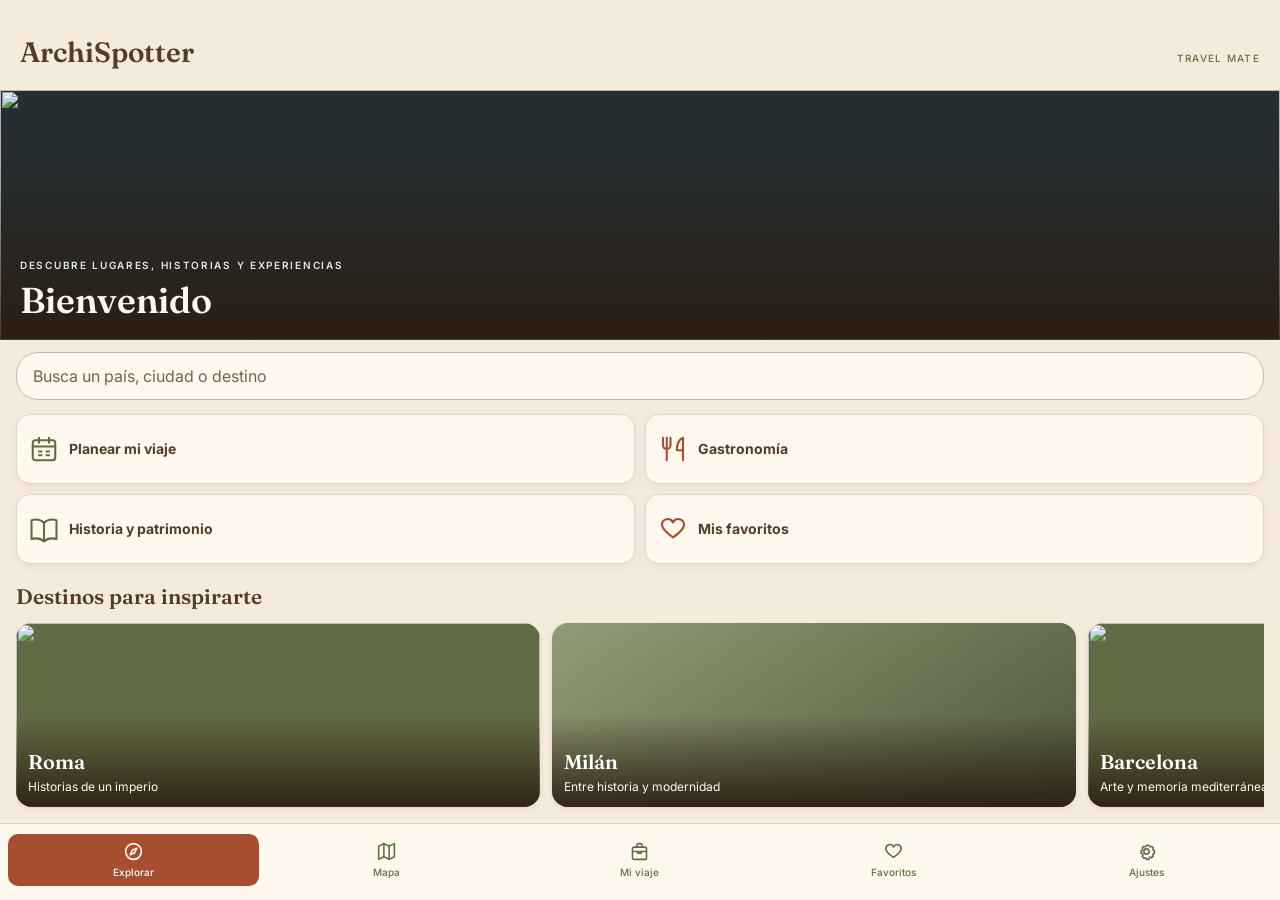
==== commit eab31626: "Preview only: bypass login for faster device testing" ====
--- a/preview/index.html
+++ b/preview/index.html
@@ -15,7 +15,7 @@
   <link rel="preconnect" href="https://fonts.googleapis.com" />
   <link rel="preconnect" href="https://fonts.gstatic.com" crossorigin />
   <link href="https://fonts.googleapis.com/css2?family=Fraunces:opsz,wght@9..144,500;9..144,600;9..144,700&family=Inter:wght@400;500;600&display=swap" rel="stylesheet" />
-  <link rel="stylesheet" href="./assets/css/app.css?v=planner-cancel-1" />
+  <link rel="stylesheet" href="./assets/css/app.css?v=travel-palette-1" />
   <link rel="stylesheet" href="https://unpkg.com/leaflet@1.9.4/dist/leaflet.css" />
   <link rel="stylesheet" href="./assets/css/map.css?v=travel-mate-map-1" />
   <link rel="stylesheet" href="./assets/css/gallery.css?v=mod3" />
@@ -106,7 +106,7 @@
     <button type="button" data-travel="history"><svg aria-hidden="true" focusable="false" viewBox="0 0 24 24" width="30" height="30" fill="none" stroke="#626c43" stroke-width="1.65" stroke-linecap="round" stroke-linejoin="round" style="flex:none"><path d="M12 7C9 4 5 4 2 5v15c4-1 7-1 10 2 3-3 6-3 10-2V5c-3-1-7-1-10 2Zm0 0v15"/></svg><b>Historia y patrimonio</b></button>
     <button type="button" data-travel="favorites"><svg aria-hidden="true" focusable="false" viewBox="0 0 24 24" width="30" height="30" fill="none" stroke="#a84e30" stroke-width="1.65" stroke-linecap="round" stroke-linejoin="round" style="flex:none"><path d="M20.8 8.6c0 4.2-8.8 10.1-8.8 10.1S3.2 12.8 3.2 8.6a4.6 4.6 0 0 1 8.8-1.8 4.6 4.6 0 0 1 8.8 1.8Z"/></svg><b>Mis favoritos</b></button>
   </div>
-  <div id="travel-preview" hidden><h3 id="travel-preview-title"></h3><div id="travel-preview-body"></div><button type="button" id="travel-preview-close">Cerrar</button></div>
+  
   <h2 id="travel-destinations-title">Destinos para inspirarte</h2><div id="travel-destinations" class="travel-destinations"></div>
 </section>
           <h2 class="countries-heading" data-i18n="countriesTitle">Países</h2>
@@ -159,6 +159,7 @@
           <section class="monument-editorial" id="monument-editorial" hidden><h3 id="monument-curiosity-title"></h3><p id="monument-curiosity-text"></p><h3 id="monument-architecture-title"></h3><ul id="monument-architecture-list"></ul></section>
         </div>
       </div>
+      <div class="app-view" id="view-travel" hidden><div id="travel-preview" hidden><h3 id="travel-preview-title"></h3><div id="travel-preview-body"></div><button type="button" id="travel-preview-close">Cerrar</button></div></div>
       <div class="app-view" id="view-map" hidden><span class="eyebrow">CARTO Voyager · OpenStreetMap</span><h2 class="map-title">Mapa arquitectónico</h2><p class="map-note">Explorá los monumentos en el mapa interactivo.</p><div class="map-search-wrap"><input id="map-search" type="search" autocomplete="off" placeholder="Buscar monumento o ciudad…" aria-label="Buscar monumento o ciudad" aria-controls="map-search-results"><div id="map-search-results" class="map-search-results" role="listbox" hidden></div></div><div class="map-toolbar"><button id="map-locate" class="map-locate" type="button">◎ Mi ubicación</button><span id="map-location-status" class="map-location-status" role="status"></span></div><div id="archi-map" role="region" aria-label="Mapa de monumentos de ArchiSpotter"></div><p id="map-status" class="map-status" role="status"></p></div>
       <div class="app-view" id="view-trip" hidden>
         <span class="eyebrow" data-i18n="trip">Mi viaje</span><h2 data-i18n="tripTitle">Mis rutas</h2>
@@ -169,7 +170,7 @@
         <div id="saved-favorites" class="saved-list"></div>
       </div>
       <div class="app-view" id="view-settings" hidden>
-        <span class="eyebrow" data-i18n="settings">Configuración</span><h2 data-i18n="preferences">Preferencias</h2>
+        <div style="display:flex;align-items:center;justify-content:space-between"><span class="eyebrow" data-i18n="settings">Configuración</span><button id="settings-close" type="button" aria-label="Close" style="width:44px;height:44px;border:1px solid #d9c8b2;border-radius:50%;background:#fff8ef;color:#543b2b;font-size:26px;line-height:1">×</button></div><h2 data-i18n="preferences">Preferencias</h2>
         <div class="app-panel"><h3 data-i18n="language">Idioma</h3><div class="lang-choices" role="group" aria-label="Idioma">
           <button type="button" data-lang="es">ES</button><button type="button" data-lang="en">EN</button><button type="button" data-lang="it">IT</button>
         </div><p id="welcome-user"></p></div>
@@ -201,7 +202,7 @@
   <script src="./assets/js/photos.js?v=gallery-variable-count-20261123" defer></script>
   <script src="./assets/data/city-food.js?v=stage24" defer></script>
   <script src="./assets/js/storage.js?v=stage5-shared-storage-1" defer></script>
-  <script src="./assets/js/navigation.js?v=stage3-gesture-cleanup" defer></script>
+  <script src="./assets/js/navigation.js?v=separate-screens-1" defer></script>
   <script src="./assets/data/editorial.js?v=stage35-audited32-33" defer></script>
   <script src="./assets/js/monuments.js?v=travel-mate-audio-1" defer></script>
   <script src="./assets/data/restored-monuments.js?v=restored-3-1" defer></script>
@@ -209,12 +210,13 @@
   <script src="./assets/data/veytaux-guide.js?v=veytaux-city-food-1" defer></script>
   <script src="./assets/js/explore.js?v=photo-catalog-102-2" defer></script>
   <script src="./assets/js/auth.js?v=mod7" defer></script>
-  <script src="./assets/js/map.js?v=language-sync-1" defer></script>
-  <script src="./assets/js/app.js?v=language-sync-1" defer></script>
+  <script src="./assets/js/map.js?v=language-sync-2" defer></script>
+  <script src="./assets/js/app.js?v=preview-direct-1" defer></script>
   <script src="./assets/js/gallery.js?v=mod3" defer></script>
   <script src="./assets/js/saved.js?v=planner-saved-edit-1" defer></script>
   <script src="./assets/data/travel-climate.js?v=2"></script>
-<script src="./assets/js/food-guide.js?v=10" defer></script>
-<script src="./assets/js/travel-welcome.js?v=food-pilot-1" defer></script>
+<script src="./assets/data/food-catalog.js?v=2" defer></script>
+<script src="./assets/js/food-guide.js?v=15" defer></script>
+<script src="./assets/js/travel-welcome.js?v=separate-screens-1" defer></script>
 </body>
 </html>
--- a/preview/assets/css/app.css
+++ b/preview/assets/css/app.css
@@ -604,3 +604,11 @@
 #travel-preview .planner-calendar-city dd{margin:0;color:#75634f;text-align:right;}
 
 #travel-preview .planner-cancel{min-height:44px;padding:9px 12px;border:1px solid #c9a18c;border-radius:10px;background:#fff8ef;color:#a84e30;font:600 13px Inter,sans-serif;cursor:pointer;}
+
+/* Independent travel screen inherits the established Mediterranean palette. */
+html.is-in-app:has(#view-travel:not([hidden])),html.is-in-app:has(#view-travel:not([hidden])) body{background:#f5ebdd;}
+#home:has(#view-travel:not([hidden])){background:#f5ebdd;color:#543b2b;--paper:#f5ebdd;--ink:#543b2b;--muted:#75634f;--accent:#626c43;--accent-contrast:#fff;}
+#home:has(#view-travel:not([hidden])) .app-nav{background:#fff8ef;border-top-color:#dfd0bd;}
+#home:has(#view-travel:not([hidden])) .app-nav button{color:#626c43;}
+#home:has(#view-travel:not([hidden])) .app-nav button[aria-selected="true"]{background:#a84e30;color:#fff;}
+#view-travel #travel-preview{background:transparent;border:0;box-shadow:none;padding:0;margin:0;color:#543b2b;} #view-travel #travel-preview-title{font:600 30px/1.2 Fraunces,Georgia,serif;color:#543b2b;margin:0 0 12px;} #view-travel .food-intro{color:#75634f;font:14px/1.55 Inter,sans-serif;margin:0 0 12px;} #view-travel .food-choice{background:#fff8ef;} #view-travel #travel-preview-close{margin-top:16px;}
